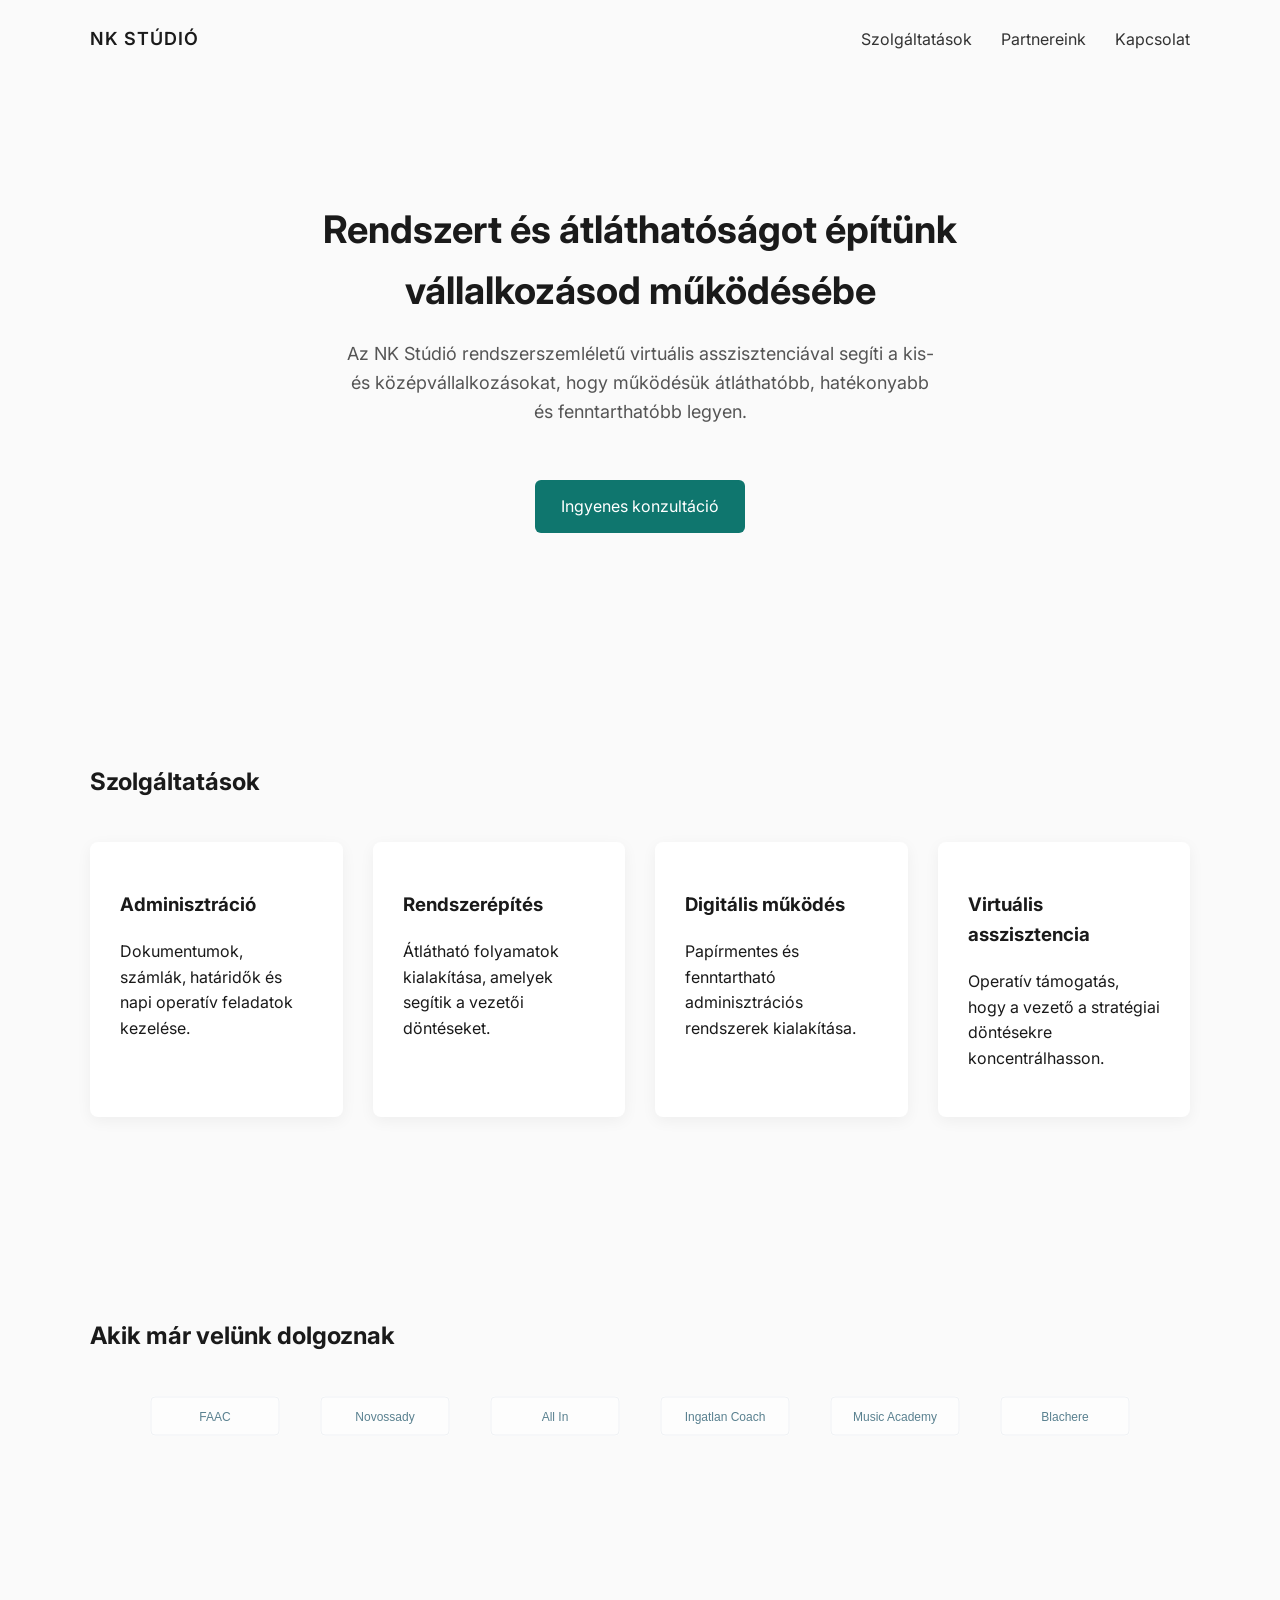
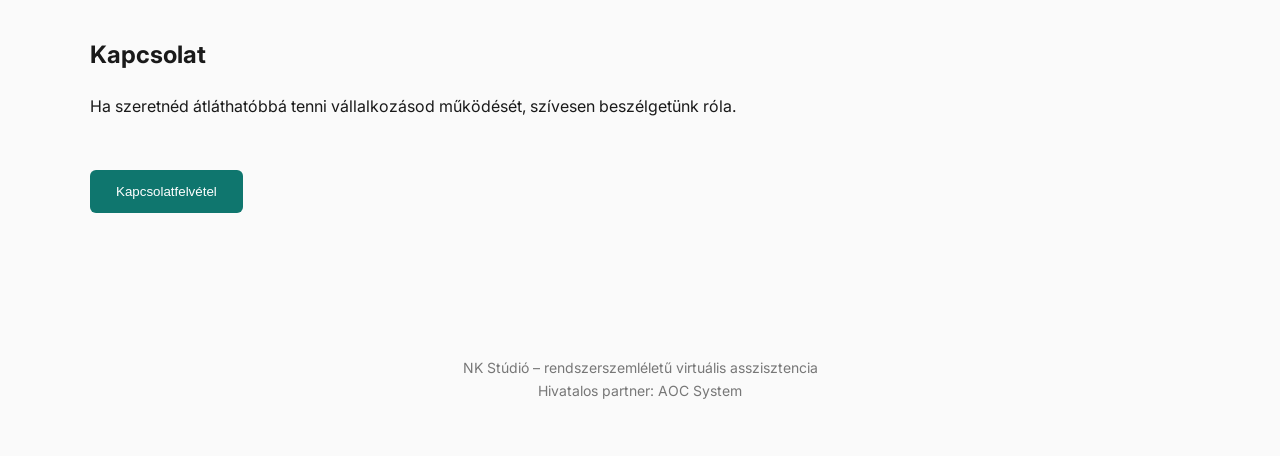
==== index.html @ 7bc7ca4c "Rebuild landing page from provided Inter-based design" ====
<!DOCTYPE html>
<html lang="hu">
<head>
<meta charset="UTF-8">
<meta name="viewport" content="width=device-width, initial-scale=1.0">
<title>NK Stúdió</title>
<link href="https://fonts.googleapis.com/css2?family=Inter:wght@300;400;500;600&display=swap" rel="stylesheet">
<style>
body{font-family:Inter,sans-serif;margin:0;background:#fafafa;color:#1a1a1a;line-height:1.6}
.container{width:90%;max-width:1100px;margin:auto}
nav{display:flex;justify-content:space-between;align-items:center;padding:25px 0}
.logo{font-weight:600;font-size:18px;letter-spacing:1px}
nav a{text-decoration:none;margin-left:25px;color:#333}
.hero{padding:120px 0;text-align:center}
.hero h1{font-size:38px;max-width:700px;margin:auto}
.hero p{margin-top:20px;font-size:18px;color:#555;max-width:600px;margin-left:auto;margin-right:auto}
.button{display:inline-block;margin-top:35px;padding:14px 26px;background:#0f766e;color:white;text-decoration:none;border-radius:6px;border:0;cursor:pointer}
section{padding:90px 0}
.grid{display:grid;grid-template-columns:repeat(auto-fit,minmax(240px,1fr));gap:30px;margin-top:40px}
.card{background:white;padding:30px;border-radius:8px;box-shadow:0 4px 15px rgba(0,0,0,.05)}
.logos{display:flex;flex-wrap:wrap;gap:40px;justify-content:center;margin-top:40px}
.logos img{height:40px;opacity:.7}
footer{padding:40px 0;text-align:center;color:#777;font-size:14px}
@media (max-width:720px){.hero{padding:80px 0}.hero h1{font-size:30px}nav{flex-direction:column;gap:10px}}
</style>
</head>
<body>
<div class="container">
<nav>
<div class="logo">NK STÚDIÓ</div>
<div>
<a href="#services">Szolgáltatások</a>
<a href="#clients">Partnereink</a>
<a href="#contact">Kapcsolat</a>
</div>
</nav>
</div>

<section class="hero">
<div class="container">
<h1>Rendszert és átláthatóságot építünk vállalkozásod működésébe</h1>
<p>Az NK Stúdió rendszerszemléletű virtuális asszisztenciával segíti a kis- és középvállalkozásokat, hogy működésük átláthatóbb, hatékonyabb és fenntarthatóbb legyen.</p>
<a class="button" href="#contact">Ingyenes konzultáció</a>
</div>
</section>

<section id="services">
<div class="container">
<h2>Szolgáltatások</h2>
<div class="grid">
<div class="card"><h3>Adminisztráció</h3><p>Dokumentumok, számlák, határidők és napi operatív feladatok kezelése.</p></div>
<div class="card"><h3>Rendszerépítés</h3><p>Átlátható folyamatok kialakítása, amelyek segítik a vezetői döntéseket.</p></div>
<div class="card"><h3>Digitális működés</h3><p>Papírmentes és fenntartható adminisztrációs rendszerek kialakítása.</p></div>
<div class="card"><h3>Virtuális asszisztencia</h3><p>Operatív támogatás, hogy a vezető a stratégiai döntésekre koncentrálhasson.</p></div>
</div>
</div>
</section>

<section id="clients">
<div class="container">
<h2>Akik már velünk dolgoznak</h2>
<div class="logos">
<img src="nkstudio-website/assets/partners/faac.svg" alt="FAAC logó">
<img src="nkstudio-website/assets/partners/novossady.svg" alt="Novossady logó">
<img src="nkstudio-website/assets/partners/allin.svg" alt="All In logó">
<img src="nkstudio-website/assets/partners/ingatlancoach.svg" alt="Ingatlan Coach logó">
<img src="nkstudio-website/assets/partners/musicacademy.svg" alt="Music Academy logó">
<img src="nkstudio-website/assets/partners/blachere.svg" alt="Blachere logó">
</div>
</div>
</section>

<section id="contact">
<div class="container">
<h2>Kapcsolat</h2>
<p>Ha szeretnéd átláthatóbbá tenni vállalkozásod működését, szívesen beszélgetünk róla.</p>
<button class="button" type="button">Kapcsolatfelvétel</button>
</div>
</section>

<footer>
<div class="container">
<p>NK Stúdió – rendszerszemléletű virtuális asszisztencia<br>Hivatalos partner: AOC System</p>
</div>
</footer>
</body>
</html>
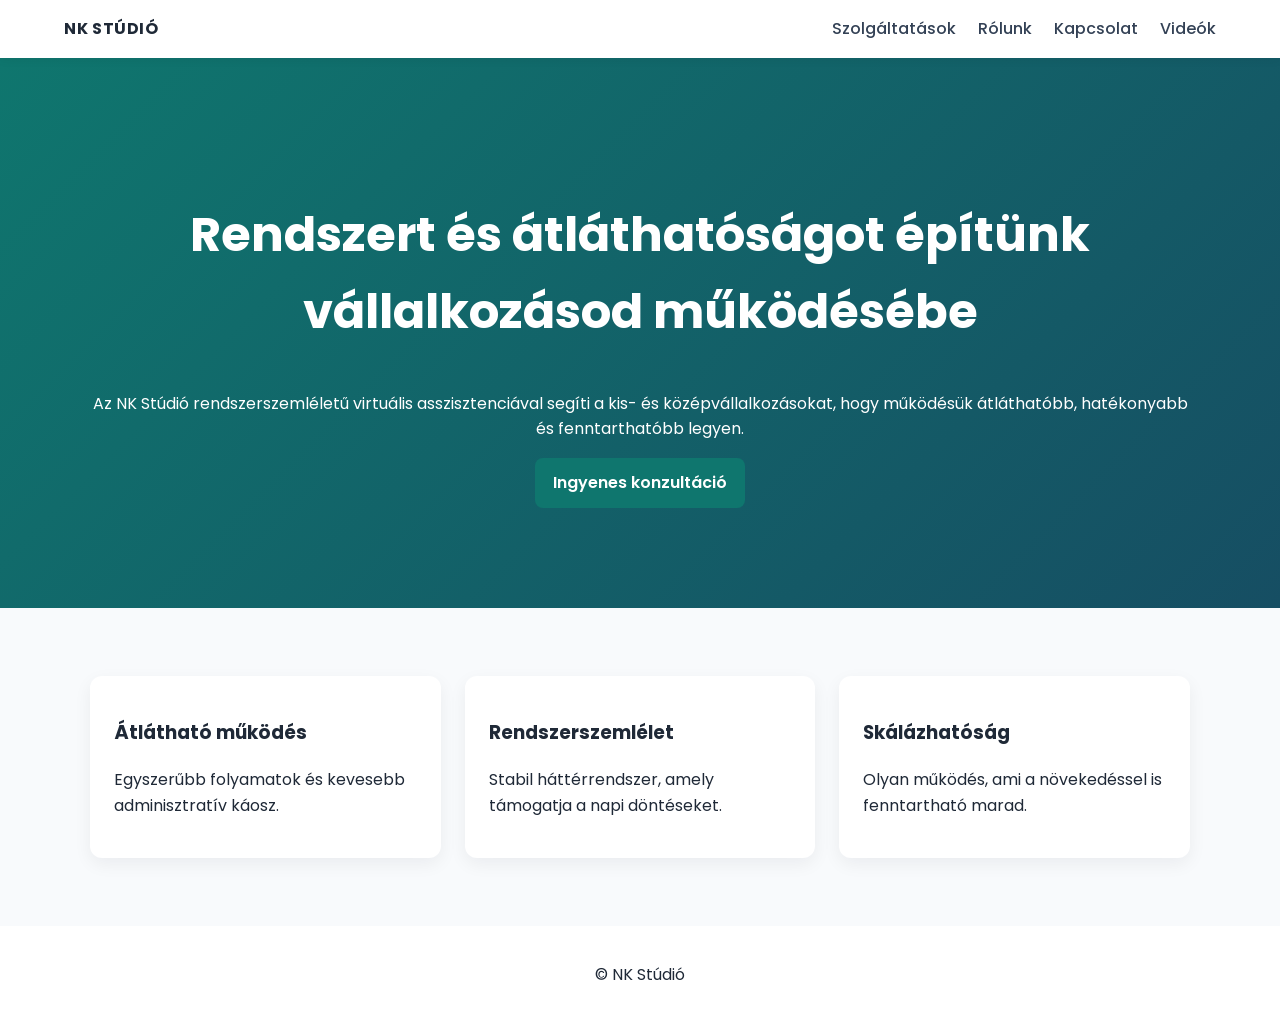
==== commit 0c33a06b: "Resolve style conflicts and scaffold clean content-ready subpages" ====
--- a/index.html
+++ b/index.html
@@ -1,87 +1,12 @@
 <!DOCTYPE html>
 <html lang="hu">
 <head>
-<meta charset="UTF-8">
-<meta name="viewport" content="width=device-width, initial-scale=1.0">
-<title>NK Stúdió</title>
-<link href="https://fonts.googleapis.com/css2?family=Inter:wght@300;400;500;600&display=swap" rel="stylesheet">
-<style>
-body{font-family:Inter,sans-serif;margin:0;background:#fafafa;color:#1a1a1a;line-height:1.6}
-.container{width:90%;max-width:1100px;margin:auto}
-nav{display:flex;justify-content:space-between;align-items:center;padding:25px 0}
-.logo{font-weight:600;font-size:18px;letter-spacing:1px}
-nav a{text-decoration:none;margin-left:25px;color:#333}
-.hero{padding:120px 0;text-align:center}
-.hero h1{font-size:38px;max-width:700px;margin:auto}
-.hero p{margin-top:20px;font-size:18px;color:#555;max-width:600px;margin-left:auto;margin-right:auto}
-.button{display:inline-block;margin-top:35px;padding:14px 26px;background:#0f766e;color:white;text-decoration:none;border-radius:6px;border:0;cursor:pointer}
-section{padding:90px 0}
-.grid{display:grid;grid-template-columns:repeat(auto-fit,minmax(240px,1fr));gap:30px;margin-top:40px}
-.card{background:white;padding:30px;border-radius:8px;box-shadow:0 4px 15px rgba(0,0,0,.05)}
-.logos{display:flex;flex-wrap:wrap;gap:40px;justify-content:center;margin-top:40px}
-.logos img{height:40px;opacity:.7}
-footer{padding:40px 0;text-align:center;color:#777;font-size:14px}
-@media (max-width:720px){.hero{padding:80px 0}.hero h1{font-size:30px}nav{flex-direction:column;gap:10px}}
-</style>
+  <meta charset="UTF-8">
+  <meta http-equiv="refresh" content="0; url=nkstudio-website/index.html">
+  <meta name="viewport" content="width=device-width, initial-scale=1.0">
+  <title>NK Stúdió</title>
 </head>
 <body>
-<div class="container">
-<nav>
-<div class="logo">NK STÚDIÓ</div>
-<div>
-<a href="#services">Szolgáltatások</a>
-<a href="#clients">Partnereink</a>
-<a href="#contact">Kapcsolat</a>
-</div>
-</nav>
-</div>
-
-<section class="hero">
-<div class="container">
-<h1>Rendszert és átláthatóságot építünk vállalkozásod működésébe</h1>
-<p>Az NK Stúdió rendszerszemléletű virtuális asszisztenciával segíti a kis- és középvállalkozásokat, hogy működésük átláthatóbb, hatékonyabb és fenntarthatóbb legyen.</p>
-<a class="button" href="#contact">Ingyenes konzultáció</a>
-</div>
-</section>
-
-<section id="services">
-<div class="container">
-<h2>Szolgáltatások</h2>
-<div class="grid">
-<div class="card"><h3>Adminisztráció</h3><p>Dokumentumok, számlák, határidők és napi operatív feladatok kezelése.</p></div>
-<div class="card"><h3>Rendszerépítés</h3><p>Átlátható folyamatok kialakítása, amelyek segítik a vezetői döntéseket.</p></div>
-<div class="card"><h3>Digitális működés</h3><p>Papírmentes és fenntartható adminisztrációs rendszerek kialakítása.</p></div>
-<div class="card"><h3>Virtuális asszisztencia</h3><p>Operatív támogatás, hogy a vezető a stratégiai döntésekre koncentrálhasson.</p></div>
-</div>
-</div>
-</section>
-
-<section id="clients">
-<div class="container">
-<h2>Akik már velünk dolgoznak</h2>
-<div class="logos">
-<img src="nkstudio-website/assets/partners/faac.svg" alt="FAAC logó">
-<img src="nkstudio-website/assets/partners/novossady.svg" alt="Novossady logó">
-<img src="nkstudio-website/assets/partners/allin.svg" alt="All In logó">
-<img src="nkstudio-website/assets/partners/ingatlancoach.svg" alt="Ingatlan Coach logó">
-<img src="nkstudio-website/assets/partners/musicacademy.svg" alt="Music Academy logó">
-<img src="nkstudio-website/assets/partners/blachere.svg" alt="Blachere logó">
-</div>
-</div>
-</section>
-
-<section id="contact">
-<div class="container">
-<h2>Kapcsolat</h2>
-<p>Ha szeretnéd átláthatóbbá tenni vállalkozásod működését, szívesen beszélgetünk róla.</p>
-<button class="button" type="button">Kapcsolatfelvétel</button>
-</div>
-</section>
-
-<footer>
-<div class="container">
-<p>NK Stúdió – rendszerszemléletű virtuális asszisztencia<br>Hivatalos partner: AOC System</p>
-</div>
-</footer>
+  <p>Átirányítás... <a href="nkstudio-website/index.html">NK Stúdió weboldal</a></p>
 </body>
 </html>
